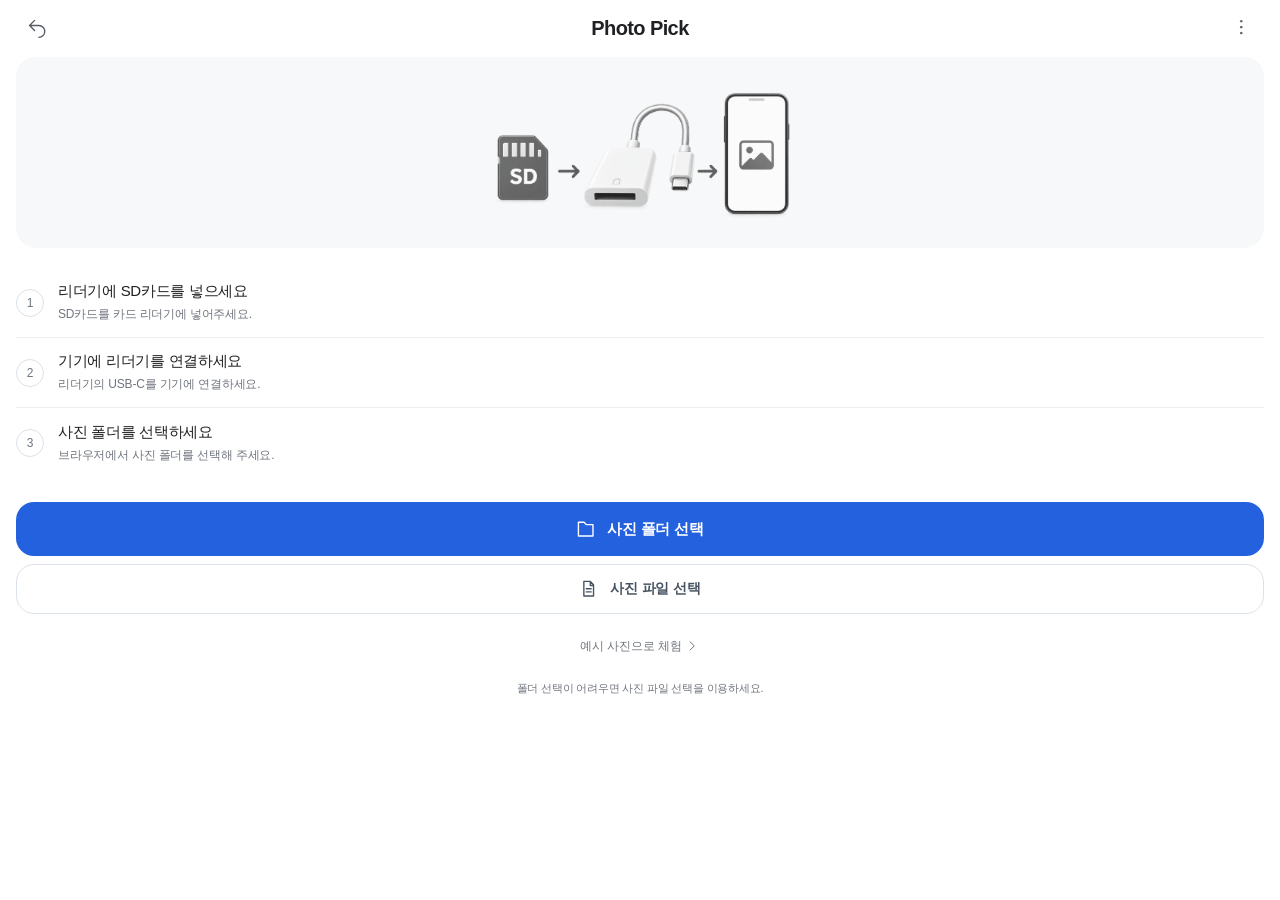
==== app/index.html @ 61ae5b46 "Publish mobile web app with original downloads and add supplied example photos" ====
<!doctype html>
<html lang="ko">
<head>
<meta charset="utf-8"><meta name="viewport" content="width=device-width,initial-scale=1,viewport-fit=cover"><base href="../">
<title>Photo Pick · 웹앱</title>
<style>
:root{--blue:#2461e8;--ink:#17253d;--muted:#8490a2;--line:#e8edf5;--wash:#f3f7ff}*{box-sizing:border-box}body{margin:0;background:#f4f6fa;color:var(--ink);font-family:Inter,"Pretendard","Noto Sans KR","Segoe UI",sans-serif}button{font:inherit;cursor:pointer;touch-action:manipulation}button:disabled{opacity:.42;cursor:default}.workspace{max-width:1100px;margin:48px auto;display:grid;grid-template-columns:1fr 410px;gap:72px;padding:0 32px}.eyebrow{font-size:11px;color:var(--blue);letter-spacing:2px;font-weight:700}.intro{padding-top:44px}h1{font-size:42px;letter-spacing:-2px;font-weight:600;line-height:1.35;margin:18px 0}p{line-height:1.8;color:#69768b;font-size:14px}.tabs{display:flex;gap:7px;margin:28px 0 24px}.tabs button{border:1px solid var(--line);background:white;border-radius:24px;padding:11px 18px;color:#69768b;font-size:13px}.tabs button.active{background:var(--ink);border-color:var(--ink);color:white}.concept{max-width:450px;min-height:130px}.concept h2{font-size:20px;font-weight:600;margin:0 0 8px}.flow{display:flex;gap:12px;align-items:center;margin-top:30px;font-size:12px;color:#8390a4}.flow b{color:var(--ink);font-weight:500}.steps{margin-top:36px;border-top:1px solid var(--line);padding-top:20px}.steps p{font-size:12px;margin:7px 0}.phone{width:390px;min-height:790px;background:white;border:1px solid #dfe5ef;border-radius:38px;box-shadow:0 22px 70px #293e6712;overflow:hidden;position:relative;padding:0 20px 18px}.status{height:39px;display:flex;justify-content:space-between;align-items:center;padding:0 8px;font-size:11px;font-weight:600}.status span:last-child{font-size:10px;letter-spacing:2px}.header{display:flex;justify-content:space-between;align-items:center;padding:14px 1px 18px}.wordmark{font-size:22px;letter-spacing:-1px;font-weight:600}.badge{font-size:10px;border-radius:20px;background:var(--wash);color:var(--blue);padding:7px 10px}.session{display:flex;justify-content:space-between;align-items:center;margin:0 0 13px;font-size:12px}.session span{color:var(--muted);font-size:11px}.progress{height:3px;background:#edf1f7;border-radius:3px;margin-bottom:18px;overflow:hidden}.progress i{display:block;background:var(--blue);height:100%;transition:width .3s}.card{height:455px;border-radius:22px;overflow:hidden;position:relative;background:#202830;user-select:none;touch-action:none}.card img{width:100%;height:100%;object-fit:contain;pointer-events:none}.card:after{content:"";position:absolute;inset:55% 0 0;background:linear-gradient(transparent,#0b142852);pointer-events:none}.photo-meta{position:absolute;top:16px;left:16px;color:white;font-size:10px;padding:6px 9px;border-radius:15px;background:#15273a3b;backdrop-filter:blur(8px)}.overlay{position:absolute;bottom:21px;left:0;right:0;z-index:2;display:flex;justify-content:center;gap:16px}.action{width:58px;height:58px;border:1px solid #ffffffa3;border-radius:50%;background:#ffffffee;color:#40536a;box-shadow:0 4px 18px #05111d16;display:flex;justify-content:center;align-items:center;font-size:25px}.action.primary{background:var(--blue);border-color:var(--blue);color:white;width:66px;height:66px;margin-top:-4px}.action svg{width:23px;height:23px;fill:none;stroke:currentColor;stroke-width:1.8;stroke-linecap:round;stroke-linejoin:round}.legend{display:flex;justify-content:center;gap:28px;font-size:10px;color:var(--muted);margin-top:13px}.toolbar{display:flex;justify-content:space-between;align-items:center;margin:23px 0 14px}.subtle{background:none;border:0;font-size:11px;color:#75849a;padding:7px 0}.counter{font-size:12px;color:var(--blue)}.cta{display:block;width:100%;background:var(--blue);color:white;border:0;border-radius:14px;padding:15px;font-weight:500;font-size:13px}.cta.secondary{background:var(--wash);color:var(--blue);margin-top:10px}.demo-note{font-size:9px;color:#99a3b2;text-align:center;margin:16px 0 0}.filmstrip{display:flex;gap:7px;padding:13px 0 0;overflow-x:auto}.thumb{height:53px;width:44px;flex-shrink:0;object-fit:cover;border-radius:6px;border:2px solid transparent;opacity:.55;cursor:pointer}.thumb.active{border-color:var(--blue);opacity:1}.grid{display:grid;grid-template-columns:repeat(3,1fr);gap:7px;max-height:490px;overflow:auto}.tile{position:relative;height:146px;border:0;border-radius:11px;overflow:hidden;padding:0;background:#bacde1}.tile img{width:100%;height:100%;object-fit:cover}.check{position:absolute;right:8px;top:8px;width:21px;height:21px;border:1.5px solid white;border-radius:50%;background:#23324933;color:white;font-size:12px;display:grid;place-items:center}.tile.selected .check{background:var(--blue);border-color:var(--blue)}.tile.selected{outline:2px solid var(--blue);outline-offset:-2px}.grid-help{font-size:11px;text-align:center;color:var(--muted);margin:12px 0}.screen-title{font-size:26px;font-weight:600;letter-spacing:-1px;margin:25px 0 8px}.screen-copy{font-size:12px;color:var(--muted);margin-bottom:24px}.summary-grid{display:grid;grid-template-columns:repeat(2,1fr);gap:8px;height:346px;overflow:auto;margin-bottom:22px}.summary-grid img{height:164px;width:100%;object-fit:cover;border-radius:12px}.empty{padding:70px 20px;text-align:center;color:#8390a4;background:var(--wash);border-radius:18px;margin-bottom:20px;font-size:13px}.transfer{height:460px;display:flex;flex-direction:column;justify-content:center;align-items:center}.ring{height:105px;width:105px;border-radius:50%;background:var(--wash);display:grid;place-items:center;color:var(--blue);font-size:28px;letter-spacing:-1px}.transfer h3{font-size:20px;font-weight:500}.transfer p{font-size:12px;text-align:center;margin:0}.share-preview{height:340px;position:relative;border-radius:20px;overflow:hidden;margin:25px 0}.share-preview img{width:100%;height:100%;object-fit:cover}.share-preview span{position:absolute;left:15px;bottom:15px;color:white;background:#15273a55;border-radius:15px;padding:7px 10px;font-size:10px}.toast{position:absolute;bottom:99px;left:24px;right:24px;background:#17253ded;border-radius:12px;color:white;padding:13px;text-align:center;font-size:11px;z-index:5}.modal{position:absolute;inset:0;background:#15233ade;z-index:4;padding:68px 20px 0;backdrop-filter:blur(6px)}.modal .card{height:530px}.close{position:absolute;right:25px;top:35px;border:0;background:white;border-radius:50%;width:30px;height:30px;color:var(--ink)}.done-card{display:grid;place-items:center;height:455px;background:var(--wash);border-radius:22px;text-align:center;padding:30px}.done-card h3{font-size:23px;font-weight:500}.done-card p{font-size:12px}.key{display:inline-block;border:1px solid #dce3ee;border-radius:5px;padding:1px 5px;font-size:10px;color:#8490a2}@media(max-width:790px){.workspace{display:flex;flex-direction:column;gap:20px;margin:20px auto;align-items:center;padding:0 15px}.intro{max-width:390px;padding:0}h1{font-size:27px;margin:12px 0}.concept{min-height:auto}.concept h2{font-size:17px}.concept p{font-size:12px}.tabs{margin:16px 0}.flow,.steps{display:none}.phone{width:min(390px,100%);border-radius:30px}.eyebrow{font-size:9px}}@media(prefers-reduced-motion:reduce){*{transition:none!important}}
.action-item{display:flex;flex-direction:column;align-items:center;gap:7px;justify-content:flex-end}.action-item span{color:white;font-size:10px;text-shadow:0 1px 5px #0008}.overlay{gap:20px}.action.good{background:#e9f1ff;color:#2461e8;border-color:#dae6ff}.action.best{background:#2461e8;color:white;border-color:#2461e8}.action.active{outline:2px solid white;outline-offset:4px}.action.primary{width:58px;height:58px;margin:0}.overlay{gap:18px}.grade-badge{position:absolute;top:8px;right:8px;border-radius:20px;padding:4px 7px;background:#fff;color:#516076;font-size:11px}.grade-badge.keep{background:#e5efff;color:#2461e8}.grade-badge.best{background:#2461e8;color:white}.film-item{position:relative;flex-shrink:0}.film-item .grade-badge{top:2px;right:2px;padding:1px 3px;font-size:9px}.summary-counts{display:flex;gap:5px;flex-wrap:wrap;margin-bottom:14px}.summary-counts span{padding:7px;border-radius:9px;background:#f3f6fa;font-size:10px}.filters{display:flex;gap:7px;margin:15px 0}.filters button{flex:1;border:1px solid #e0e7f2;background:white;color:#75849a;border-radius:10px;padding:10px 6px;font-size:11px}.filters button.active{border-color:#2461e8;background:#f3f7ff;color:#2461e8}.summary-grid{height:290px}.summary-grid .tile{height:140px}.clear-rating{display:block;margin:15px auto;color:white;background:none;border:0;font-size:12px}.grid-help{margin:10px 0}.rating-footer{font-size:10px;color:#8a95a6;margin-top:8px;text-align:center}.final-shell{display:flex;justify-content:center;padding:20px 12px 35px}.phone{width:420px;min-height:820px;padding:0 22px 18px}.subtle{font-size:12px;min-height:38px}.cta{font-size:15px;min-height:50px}.screen-copy{font-size:13px;line-height:1.65}.action-item span{font-size:12px}.photo-meta{font-size:12px}.session{font-size:14px}.session span{font-size:12px}.counter{font-size:13px}.grid-help{font-size:12px}.demo-note{font-size:10px;line-height:1.5}.summary-counts span{font-size:12px}.filters button{font-size:12px;min-height:46px}.mode-switch{display:flex;gap:5px;padding:4px;background:#f2f5fa;border-radius:12px;margin-bottom:15px}.mode-switch button{flex:1;padding:10px;background:none;color:#8590a2;border:0;border-radius:9px;font-size:13px}.mode-switch button.active{background:white;color:#2461e8;box-shadow:0 1px 5px #192f5420}.session-actions{display:flex;justify-content:space-between;margin:7px 0}.hero{height:265px;border-radius:22px;overflow:hidden;margin:24px 0;background:#e6eef8}.hero img{width:100%;height:100%;object-fit:cover}.start-title{font-size:28px;line-height:1.4;letter-spacing:-1px;margin:32px 0 12px}.folder-panel{border:1px solid #e2e9f4;border-radius:18px;padding:20px;margin:30px 0;background:#f8faff}.folder-panel b{display:block;font-size:17px;margin-bottom:8px}.folder-panel p{font-size:13px;margin:0}.small-note{font-size:12px;line-height:1.6;color:#8894a6}.album-filters{display:flex;gap:6px;flex-wrap:wrap;margin-bottom:14px}.album-filters button{padding:7px 10px;min-height:36px;font-size:11px;border:1px solid #e3e9f1;background:white;border-radius:18px;color:#7a879b}.album-filters button.active{background:#edf3ff;color:#2461e8;border-color:#acc5ff}@media(max-width:480px){.final-shell{padding:0}.phone{border:0;border-radius:0;box-shadow:none;width:100%;min-height:100vh;padding:0 18px 18px}.card{height:min(470px,58vh);min-height:350px}.modal{position:fixed;max-width:420px;margin:auto}.status{height:30px}}.hint{font-size:12px;color:#8794a8;text-align:center;line-height:1.7;margin:12px 0}.blue{color:#2461e8}.grade-badge.unrated{font-size:10px;background:#ffffffdc;color:#6d798b}.scan-grid{margin-bottom:25px;max-height:310px}.detail-top{display:flex;align-items:center;justify-content:space-between;color:white;margin-bottom:13px}.detail-top button{width:44px;height:44px;border:0;border-radius:50%;background:#ffffff24;color:white;font-size:22px}.detail-top span{font-size:14px}.modal{padding:38px 20px 0}.modal .card{height:530px}.sheet-backdrop{position:absolute;inset:0;background:#162b476b;display:flex;align-items:flex-end;z-index:10}.sheet{background:white;border-radius:25px 25px 0 0;padding:25px 22px 30px;width:100%;box-shadow:0 -10px 60px #13284a12}.sheet h3{font-size:22px;margin:0 0 15px}.sheet p{font-size:14px;line-height:1.65}.sheet .grid{max-height:370px;overflow:auto;margin:18px 0}.summary-counts span{font-size:13px}.album-filters button{font-size:12px}.subtle{font-size:14px}.hint{font-size:12px}.summary-grid{height:265px;grid-auto-rows:140px;align-content:start}.card{height:450px}.saved-sheet .tile{height:120px}@media(max-width:480px){.modal .card{height:min(530px,67vh)}.sheet-backdrop{position:fixed;max-width:420px;margin:auto}.card{height:min(455px,54vh)}}@media(prefers-reduced-motion:reduce){*{scroll-behavior:auto}}.album-filters button{font-size:14px}.summary-counts span{font-size:14px}.filters button{font-size:14px}.session span,.counter,.photo-meta{font-size:14px}.hint{font-size:14px}.mode-switch button{font-size:14px}.grid-help{font-size:14px}.small-note{font-size:14px}.scan-grid .tile{height:135px}.connect-guide{display:flex;gap:9px;align-items:center;font-size:13px;background:#f3f7ff;padding:22px 12px;border-radius:16px;margin:26px 0;color:#546c8b}.connect-guide b{color:#2461e8}.input-message{background:#f3f7ff;padding:14px;border-radius:12px;color:#2461e8;font-size:14px}.reading-layer{position:absolute;inset:0;background:#fffffff2;display:flex;flex-direction:column;align-items:center;justify-content:center;z-index:15}.reading-layer p{font-size:14px}.filename{font-size:11px;display:inline-block;max-width:260px;overflow:hidden;text-overflow:ellipsis;white-space:nowrap;opacity:.9}.image-error{position:absolute;top:45%;left:8px;right:8px;text-align:center;color:#49617c;font-size:12px;pointer-events:none}.session b{max-width:230px;overflow:hidden;text-overflow:ellipsis;white-space:nowrap}.small-note{line-height:1.8}
/* Reference-aligned visual layer. State and file reading remain unchanged. */
:root{--blue:#0064ff;--ink:#080f43;--muted:#707ba9;--wash:#edf4fd;--line:#e2ebf7}body{background:radial-gradient(ellipse at top,#fff 0,#f1f8fe 72%);font-family:"Pretendard","Noto Sans KR","Malgun Gothic","Segoe UI",sans-serif;color:var(--ink)}.final-shell{padding:28px 16px;min-height:100vh;align-items:flex-start}.phone{width:394px;min-height:702px;padding:0 17px 12px;border:0;border-radius:22px;box-shadow:0 4px 30px #8bbbde29;background:#fff;overflow:hidden}.header{height:79px;padding:17px 0 14px;display:grid;grid-template-columns:34px 1fr 34px;text-align:center;align-items:start}.header h1{font-size:21px;line-height:1.45;letter-spacing:-.8px;font-weight:750;margin:2px 0 0}.header p{font-size:14px;line-height:1.5;margin:2px 0 0;color:var(--muted)}.icon-button{background:transparent;border:0;color:var(--ink);width:34px;height:36px;display:grid;place-items:center;padding:4px}.icon-button svg{width:25px;height:25px;fill:none;stroke:currentColor;stroke-width:2;stroke-linecap:round;stroke-linejoin:round}.header #screen-menu svg{width:22px;fill:currentColor;stroke-width:1}.cta{display:flex;align-items:center;justify-content:center;gap:16px;border-radius:21px;min-height:56px;font-size:16px;font-weight:650;padding:12px 10px;background:var(--blue);color:#fff;border:0;letter-spacing:-.3px}.cta svg,.demo-link svg{width:26px;height:26px;fill:none;stroke:currentColor;stroke-width:2;stroke-linecap:round;stroke-linejoin:round}.cta.secondary{background:linear-gradient(120deg,#edf5fe,#eaf2fc);color:var(--blue)}.connection-art{height:231px;margin:0 -3px 8px;display:flex;align-items:center;justify-content:center}.connection-art img{width:100%;height:100%;object-fit:contain}.connection-steps{list-style:none;display:flex;flex-direction:column;gap:8px;padding:0;margin:0 0 20px}.connection-steps li{display:flex;gap:23px;align-items:center;background:linear-gradient(110deg,#eff6fe,#f3f7fd);border-radius:16px;padding:10px 16px;min-height:63px}.connection-steps li>span{width:36px;height:36px;flex-shrink:0;display:grid;place-items:center;border-radius:50%;background:var(--blue);box-shadow:inset 0 2px 6px #76b3ff99;color:#fff;font-size:20px}.connection-steps b{font-size:15px;letter-spacing:-.6px;white-space:nowrap}.connection-steps p{font-size:12px;line-height:1.5;color:var(--muted);margin:3px 0 0;letter-spacing:-.4px}.file-cta{min-height:50px!important;border:1px solid #dce8f7!important;color:#536494!important;font-size:15px!important;margin-top:8px!important}.demo-link{display:flex;align-items:center;justify-content:center;gap:3px;color:var(--muted);background:none;border:0;margin:10px auto 0;font-size:13px;padding:0;min-height:20px}.demo-link svg{width:15px;height:15px;stroke-width:1.7}.resume-panel{background:#f1f6ff;border-radius:12px;padding:10px 12px;margin:-9px 0 12px;font-size:12px;color:var(--muted)}.resume-panel small{display:block;margin-top:5px}.resume-panel button{display:flex;align-items:center;gap:5px;min-height:28px;padding:3px 0}.resume-panel svg{width:15px;height:15px;fill:none;stroke:currentColor;stroke-width:2}.folder-panel{display:flex;align-items:center;gap:22px;padding:14px 18px;background:linear-gradient(130deg,#edf7ff,#f2f7fc);border:0;border-radius:16px;margin:0 0 15px;min-height:73px}.folder-panel>svg{width:41px;height:41px;fill:#559eff;stroke:#448eff;stroke-width:1;flex-shrink:0}.folder-panel b{font-size:16px;line-height:1.5;margin:0 0 1px;overflow-wrap:anywhere}.folder-panel p{font-size:13px;color:var(--muted);line-height:1.5}.scan-grid{grid-template-columns:repeat(2,1fr);gap:7px;max-height:none;margin:0}.scan-grid .tile{height:160px;border-radius:9px}.scan-check{position:absolute;right:9px;top:9px;border-radius:50%;background:#fff;width:36px;height:36px;color:var(--blue);border:2px solid white;display:grid;place-items:center;box-shadow:0 2px 10px #0001}.scan-check svg{height:24px;width:24px;stroke:currentColor;stroke-width:2.8;fill:none}.scan-grid .tile:last-child .scan-check{background:var(--blue);color:#fff}.scan-progress{display:flex;align-items:center;gap:12px;margin:20px 3px 22px}.scan-progress .progress{height:12px;margin:0;flex:1;border-radius:10px;background:#edf3fd}.scan-progress .progress i{border-radius:10px}.scan-progress>span{font-size:15px;color:var(--muted)}.scan-caption{text-align:center;margin:0 0 19px}.scan-caption h2{font-size:19px;letter-spacing:-.5px;margin:0 0 3px;font-weight:750}.scan-caption strong{color:var(--blue);font-size:23px}.scan-caption p{font-size:13px;color:var(--muted);margin:0;line-height:1.7}.mode-switch{height:40px;padding:0;gap:0;border-radius:25px;background:#eaf2fd;margin:3px 0 13px;overflow:hidden}.mode-switch button{padding:7px;border-radius:25px;font-size:14px;font-weight:650;color:var(--ink)}.mode-switch button.active{background:var(--blue);color:white;box-shadow:none}.card{height:484px;min-height:0;border-radius:17px;background:#edf3f9}.demo-card img{object-fit:cover}.real-card img{object-fit:contain}.card:after{inset:62% 0 0;background:linear-gradient(transparent,#000b)}.photo-meta{background:#101b3780;top:10px;left:10px;max-width:90%;font-size:11px}.overlay{bottom:18px;gap:27px}.action{width:76px;height:76px;border:2px solid #ffffff26;background:#6b707ddd;color:white;box-shadow:0 3px 16px #0002}.action.good{background:#fff;color:var(--blue);border-color:#fff}.action.best{background:var(--blue);color:#fff;border-color:var(--blue)}.action svg{width:36px;height:36px;stroke-width:1.8}.action.best svg{fill:currentColor}.action-item{gap:6px}.action-item span{font-size:15px;font-weight:650;text-shadow:0 2px 4px #000;letter-spacing:-.6px}.results-cta{margin-top:14px!important;min-height:51px;font-size:16px}.results-cta svg{stroke-width:4;width:25px}.gesture-hint{font-size:11px;color:#7784aa;text-align:center;line-height:1.4;margin:8px 0 0}.summary-counts{display:block;border-radius:16px;background:linear-gradient(120deg,#eff5fd,#f5f8fc);padding:3px 13px;margin:5px 0 9px}.rating-row{display:flex;align-items:center;gap:15px;height:44px;border-bottom:1px solid #e3ebf6;font-size:15px}.rating-row:last-child{border:0}.rating-row b{font-weight:650;flex:1;letter-spacing:-.4px}.rating-row strong{font-size:19px;color:var(--blue);font-weight:650}.rating-row:nth-child(n+3) strong{color:var(--muted)}.summary-counts .rating-symbol{height:32px;width:32px;border-radius:50%;padding:5px;background:#fff;color:var(--blue);display:grid;place-items:center;flex-shrink:0}.rating-symbol svg{width:23px;height:23px;fill:none;stroke:currentColor;stroke-width:1.8;stroke-linecap:round;stroke-linejoin:round}.summary-counts .rating-symbol.best{background:var(--blue);color:#fff}.rating-symbol.best svg{fill:currentColor}.summary-counts .rating-symbol.skip{background:#737988;color:white}.summary-counts .rating-symbol.unrated{background:#a5abba;color:white}.rating-symbol i{width:19px;height:19px;border:2px solid white;border-radius:50%}.continue-cta{min-height:47px;border-radius:17px;font-size:15px;gap:12px;margin:0 0 14px!important}.continue-cta svg:first-child{width:22px;stroke-width:3.5}.continue-cta svg:last-child{width:16px}.filters{gap:0;background:#edf4fd;border-radius:18px;overflow:hidden;margin:0 0 12px}.filters button{font-size:12px;min-height:40px;border:0;background:none;color:var(--ink);border-radius:18px;white-space:nowrap;font-weight:650;padding:7px 3px}.filters button.active{background:var(--blue);color:#fff}.summary-grid{grid-template-columns:repeat(4,minmax(0,1fr));gap:5px;height:184px;grid-auto-rows:89px;max-height:184px;margin:0 0 18px;overflow:auto}.summary-grid .tile{height:89px;border-radius:8px}.summary-grid img{height:100%;border-radius:0}.grade-badge{top:5px;right:5px;width:27px;height:27px;display:grid;place-items:center;border:1.5px solid #fff;padding:0;font-size:19px;box-shadow:0 2px 7px #183a5520}.grade-badge svg{width:20px;height:20px;fill:none;stroke:currentColor;stroke-width:1.8;stroke-linecap:round;stroke-linejoin:round}.grade-badge.best svg{fill:currentColor}.grade-badge.unrated{font-size:8px;width:35px}.grade-badge.keep{background:#fff;color:var(--blue);font-size:16px}.hint{font-size:13px;margin:15px 0 0;color:var(--muted);line-height:1.6}.summary-empty{height:184px;display:grid;place-content:center;margin:0 0 18px;padding:25px 15px;font-size:13px}.album-filters{gap:5px;margin:0 0 12px}.album-filters button{font-size:11px;min-height:32px;padding:5px 8px}.album-filters button.active{background:var(--blue);color:#fff;border-color:var(--blue)}.album-grid{height:440px;max-height:440px;align-content:start;grid-template-columns:repeat(3,1fr);gap:6px}.album-grid .tile{height:142px;border-radius:9px}.sheet{color:var(--ink)}.sheet .cta{margin-top:8px}.modal .card{height:min(530px,69vh)}.done-card{height:484px}.reading-layer .ring{background:var(--wash)}button:focus-visible{outline:3px solid #7cb7ff;outline-offset:3px}.input-message{font-size:12px;margin:12px 0 0}.photo-meta .filename{font-size:11px;max-width:260px}
@media(max-width:480px){.final-shell{padding:0;background:white}.phone{width:100%;max-width:420px;min-height:100dvh;border-radius:0;padding:0 17px 14px;box-shadow:none}.header{height:79px}.card{height:clamp(370px,62vh,570px)}.connection-art{height:clamp(180px,29vh,265px)}.scan-grid .tile{height:clamp(140px,21vh,180px)}.summary-grid{height:184px}.overlay{gap:clamp(17px,6vw,30px)}.action{width:clamp(66px,19vw,80px);height:clamp(66px,19vw,80px)}.connection-steps li{gap:18px}.connection-steps b{font-size:14px}.connection-steps p{font-size:11px}.modal,.sheet-backdrop{max-width:420px}.scan-caption{margin-bottom:18px}}

/* Persona review: visual clarity and touch targets; rating logic unchanged. */
:root{--muted:#59678f}
.header{grid-template-columns:44px minmax(0,1fr) 44px}
.icon-button{width:44px;height:44px}
.header[data-screen="pick"]{grid-template-columns:78px minmax(0,1fr) 78px}
.header[data-screen="pick"] #screen-back{display:flex;align-items:center;justify-content:flex-start;gap:2px;width:78px;font-size:12px;white-space:nowrap}
.header[data-screen="pick"] #screen-back svg{width:21px;height:21px;flex-shrink:0}
.header #screen-menu{justify-self:end}
.demo-link{min-height:44px}
.mode-switch{height:44px}
.mode-switch button,.filters button,.album-filters button{min-height:44px}
.filters button,.album-filters button{font-size:13px}
.connection-steps p{font-size:12px;color:var(--muted)}
.gesture-hint{font-size:12px;color:var(--muted)}
.original-note{font-size:12px;color:var(--muted);text-align:center;margin:3px 0 0;line-height:1.5}
.cta.secondary{color:#0057df}
.file-cta{color:#4e5e87!important}
@media(max-width:480px){.connection-steps p{font-size:12px}.connection-steps b{white-space:normal}}
@media(max-width:480px) and (max-height:700px){.card{height:clamp(290px,calc(100dvh - 254px),440px);min-height:0}.modal .card{height:clamp(280px,calc(100dvh - 180px),440px);min-height:0}}
</style>
<link rel="stylesheet" href="assets/premium.css?v=web-0.2.7">
<link rel="stylesheet" href="assets/native-app.css?v=web-0.2.7">
<link rel="stylesheet" href="assets/ui-polish.css?v=web-0.2.7">
<link rel="stylesheet" href="assets/quiet-glass.css?v=web-0.2.7">
<link rel="stylesheet" href="assets/web-app.css?v=web-0.2.7"></head>
<body>
<main class="final-shell"><section class="phone" aria-label="Photo Pick 최종 프로토타입"><div class="brand-strip"><span>PHOTO<span class="brand-accent">PICK</span></span><span class="brand-caption">YOUR CAMERA LIBRARY</span></div><header class="header" id="screen-header"></header><div id="app"></div><div id="layer"></div><input id="directory-input" type="file" webkitdirectory multiple accept=".jpg,.jpeg,image/jpeg" hidden><input id="files-input" type="file" multiple accept=".jpg,.jpeg,image/jpeg" hidden></section></main>
<script src="assets/asset-manifest.js?v=web-0.2.7"></script>
<script>
const demoPhotos = [
 ['example-01','카페의 오후'],['example-02','골목 산책'],['example-03','한강의 노을'],
 ['photo-1519608487953-e999c86e7455','도시의 저녁'],['photo-1519501025264-65ba15a82390','맨해튼의 빛'],['photo-1477959858617-67f85cf4f1df','골목의 오후'],['photo-1514565131-fce0801e5785','도시 산책'],['photo-1449824913935-59a10b8d2000','거리의 순간'],['photo-1480714378408-67cf0d13bc1b','늦은 오후'],['photo-1519608487953-e999c86e7455','늦은 밤 산책'],['photo-1514924013411-cbf25faa35bb','여행의 기록'],['photo-1511818966892-d7d671e672a2','도시의 선']
].map(([id,label],i)=>({id:i,label,url:window.PHOTO_PICK_ASSETS?.photos?.[i] || `https://images.unsplash.com/${id}?auto=format&fit=crop&w=900&q=85`}));
let sourcePhotos=demoPhotos;
const KEY='photopick.web.v1',SESSION='demo-camera-v2';
const labels={skip:'별로',keep:'좋음',best:'아주 좋음'},symbols={skip:'×',keep:'✓',best:'★'};
const icons={skip:'<path d="m7 7 10 10M17 7 7 17"/>',keep:'<path d="M7 10v10H3V10zm0 0 5-7c2 0 2 2 1 5h5c2 0 2 2 1 4l-2 8H7"/>',best:'<path d="m12 3 2.8 5.7 6.2.9-4.5 4.4 1.1 6.2-5.6-3-5.6 3 1.1-6.2L3 9.6l6.2-.9z"/>'};
const fresh=()=>({version:2,session:SESSION,dataset:'demo',descriptors:demoPhotos.map(p=>({path:p.label,name:p.label,size:0,mtime:0})),folderName:'서울, 주말 산책',screen:'home',mode:'card',index:0,ratings:{},history:[],scope:'best',albumFilter:'all',hintSeen:false,imported:[],progress:0});
let state=fresh(),saved=null,storageOK=true,modalId=null,transferTimer=null,scanTimer=null,homeMessage='';
const app=document.querySelector('#app'),layer=document.querySelector('#layer');
const esc=v=>String(v).replace(/[&<>"']/g,c=>({'&':'&amp;','<':'&lt;','>':'&gt;','"':'&quot;',"'":'&#39;'}[c]));
function total(){return state.descriptors.length;}
function validRatings(r,n){return r&&typeof r==='object'&&!Array.isArray(r)&&Object.entries(r).every(([id,v])=>/^(0|[1-9]\d*)$/.test(id)&&Number(id)<n&&['skip','keep','best'].includes(v));}
function validSnapshot(s,n){return s&&Number.isInteger(s.index)&&s.index>=0&&s.index<=n&&validRatings(s.ratings,n);}
function validDescriptors(d){return Array.isArray(d)&&d.length>0&&d.every(x=>x&&typeof x.path==='string'&&typeof x.name==='string'&&Number.isSafeInteger(x.size)&&x.size>=0&&Number.isFinite(x.mtime));}
try{const raw=localStorage.getItem(KEY);if(raw){let data;try{data=JSON.parse(raw);}catch(e){data=null;}if(data&&data.version===1&&data.session===SESSION)data={...fresh(),...data,version:2};if(data&&data.version===2&&['demo','real'].includes(data.dataset)&&(data.dataset==='demo'?data.session===SESSION:data.session==='sd-jpeg-v1')&&validDescriptors(data.descriptors)&&typeof data.folderName==='string'&&(data.dataset!=='demo'||JSON.stringify(data.descriptors)===JSON.stringify(fresh().descriptors))&&validSnapshot(data,data.descriptors.length)&&['card','grid'].includes(data.mode)&&['best','combined'].includes(data.scope)&&['all','unrated','skip','keep','best'].includes(data.albumFilter)&&Array.isArray(data.history)&&data.history.every(x=>validSnapshot(x,data.descriptors.length))){saved={...fresh(),...data,screen:'home',imported:[],progress:0};state={...saved};if(state.dataset==='real')sourcePhotos=[];}}}catch(e){storageOK=false;}
function persist(){const data={version:2,session:state.session,dataset:state.dataset,descriptors:state.descriptors,folderName:state.folderName,index:state.index,ratings:{...state.ratings},history:state.history.slice(-40),mode:state.mode,scope:state.scope,albumFilter:state.albumFilter,hintSeen:state.hintSeen};saved={...fresh(),...data};try{localStorage.setItem(KEY,JSON.stringify(data));storageOK=true;}catch(e){storageOK=false;}}
function revokePhotos(){sourcePhotos.forEach(p=>{if(p.url.startsWith('blob:'))URL.revokeObjectURL(p.url);});}
function photoError(img){img.style.opacity='0';const box=img.parentElement;box.style.background='#d8e5f1';if(!box.querySelector('.image-error')){const note=document.createElement('span');note.className='image-error';note.textContent='이미지를 표시할 수 없어요';box.appendChild(note);}}
function icon(v){return `<svg viewBox="0 0 24 24" aria-hidden="true">${icons[v]}</svg>`;}
function img(p,extra=''){return `<img src="${p.url}" alt="${esc(p.label)}" ${extra} onerror="photoError(this)">`;}
function counts(){const c={skip:0,keep:0,best:0,unrated:0};state.descriptors.forEach((p,id)=>c[state.ratings[id]||'unrated']++);return c;}
function selected(){return sourcePhotos.filter(p=>state.ratings[p.id]==='best'||(state.scope==='combined'&&state.ratings[p.id]==='keep'));}
function firstUnrated(){const id=state.descriptors.findIndex((p,id)=>!state.ratings[id]);return id<0?total():id;}
function badge(p){const grade=state.ratings[p.id];return `<span class="grade-badge ${grade||'unrated'}">${grade?icon(grade):'미평가'}</span>`;}
function tile(p){return `<button class="tile" data-photo="${p.id}" aria-label="${esc(p.label)} · ${labels[state.ratings[p.id]]||'미평가'} · 평가하기">${img(p)}${badge(p)}</button>`;}
function actions(p){return `<div class="overlay">${['skip','keep','best'].map(v=>`<div class="action-item"><button class="action ${v==='keep'?'good':v==='best'?'best':''} ${state.ratings[p.id]===v?'active':''}" data-rate="${v}" aria-label="${labels[v]}" aria-pressed="${state.ratings[p.id]===v}">${icon(v)}</button><span>${labels[v]}</span></div>`).join('')}</div>`;}
function uiIcon(name){const paths={back:'<path d="m9 4-6 6 6 6M3 10h11a7 7 0 0 1 0 14"/>',menu:'<circle cx="12" cy="5" r="1"/><circle cx="12" cy="12" r="1"/><circle cx="12" cy="19" r="1"/>',folder:'<path d="M3 7V4h7l3 3h8v14H3z"/>',file:'<path d="M6 3h8l4 4v14H6zM14 3v5h4M9 12h6M9 16h6"/>',stats:'<path d="M5 13v8M12 5v16M19 9v12"/>',download:'<path d="M12 3v13m-6-6 6 6 6-6M3 16v5h18v-5"/>',play:'<path d="m8 4 13 8-13 8z"/>',right:'<path d="m9 5 7 7-7 7"/>',check:'<path d="m5 12 5 5 9-10"/>'};return `<svg viewBox="0 0 26 26" aria-hidden="true">${paths[name]||''}</svg>`;}
function card(p){return `<div class="card ${state.dataset==='demo'?'demo-card':'real-card'}" id="photo-card">${img(p)}${state.dataset==='real'?`<div class="photo-meta"><span class="filename">${esc(p.label)}</span></div>`:''}${actions(p)}</div>`;}
function header(){const c=counts(),titles={home:'SD카드 연결',scan:'사진 읽기',pick:'사진 평가',summary:'평가 결과',transfer:'사진 저장',ready:'저장 체험 완료'};document.querySelector('#screen-header').dataset.screen=state.screen;document.querySelector('#screen-header').innerHTML=`<button class="icon-button" id="screen-back" aria-label="${state.screen==='pick'?'이전 평가 되돌리기':'이전 화면'}">${uiIcon('back')}${state.screen==='pick'?'<span>되돌리기</span>':''}</button><div><h1>${titles[state.screen]}</h1>${state.screen==='pick'?`<p>${Math.min(state.index+1,total())} / ${total()}</p>`:state.screen==='summary'?`<p>${total()-c.unrated} / ${total()}장 평가 완료</p>`:''}</div><button class="icon-button" id="screen-menu" aria-label="메뉴">${uiIcon('menu')}</button>`;}
function render(){layer.innerHTML='';modalId=null;document.querySelector('.phone').dataset.screen=state.screen;header();const screens={home:home,scan:scan,pick:pick,summary:summary,transfer:transfer,ready:ready};screens[state.screen]();bind();}
function home(){const c=counts(),hasSession=!!saved,needsFiles=hasSession&&state.dataset==='real'&&!sourcePhotos.length;app.innerHTML=`<div class="connection-art"><img src="${window.PHOTO_PICK_ASSETS?.connection||'assets/connection-guide.png'}" alt="SD카드를 USB-C 카드 리더기에 넣고 휴대폰에 연결하는 순서"></div><ol class="connection-steps"><li><span>1</span><div><b>리더기에 SD카드를 넣으세요</b><p>SD카드를 카드 리더기에 넣어주세요.</p></div></li><li><span>2</span><div><b>기기에 리더기를 연결하세요</b><p>리더기의 USB-C를 기기에 연결하세요.</p></div></li><li><span>3</span><div><b>사진 폴더를 선택하세요</b><p>열고 싶은 SD카드의 사진 폴더를 선택하세요.</p></div></li></ol>${hasSession?`<div class="resume-panel"><span>${esc(state.folderName)} · ${total()-c.unrated} / ${total()}장 평가</span>${needsFiles?'<small>같은 폴더를 다시 선택하면 이어서 평가해요.</small>':`<button class="subtle blue" id="resume">이어서 평가 ${uiIcon('right')}</button>`}</div>`:''}<button class="cta" id="folder">${uiIcon('folder')}${needsFiles?'SD카드 폴더 다시 선택':'SD카드 폴더 선택'}</button><button class="cta secondary file-cta" id="files">${uiIcon('file')}사진 파일 선택</button><button class="demo-link" id="demo">예시 사진으로 체험 ${uiIcon('right')}</button>${homeMessage?`<p class="input-message" role="status">${esc(homeMessage)}</p>`:''}${storageOK?'':'<p class="small-note">이 브라우저에서는 이어하기 저장을 사용할 수 없어요.</p>'}`;}
function scan(){app.innerHTML=`<div class="folder-panel">${uiIcon('folder')}<div><b>${state.dataset==='demo'?'DCIM / 100_FUJI':esc(state.folderName)}</b><p>${state.dataset==='demo'?'SD카드 > DCIM > 100_FUJI':'SD카드 > '+esc(state.folderName)}</p></div></div><div class="grid scan-grid">${sourcePhotos.slice(0,4).map(p=>`<div class="tile">${img(p)}<span class="scan-check">${uiIcon('check')}</span></div>`).join('')}</div><div class="scan-progress"><div class="progress"><i style="width:${state.progress}%"></i></div><span>${state.progress===100?total():Math.floor(total()*state.progress/100)} / ${total()}</span></div><div class="scan-caption"><h2>JPEG <strong>${total()}장</strong>을 찾았어요</h2><p>사진은 아직 휴대폰에 저장되지 않았어요.</p></div><button class="cta" id="begin" ${state.progress<100?'disabled':''}>${uiIcon('stats')}평가 시작</button>`;}
function albumPhotos(){return sourcePhotos.filter(p=>state.albumFilter==='all'||(state.albumFilter==='unrated'?!state.ratings[p.id]:state.ratings[p.id]===state.albumFilter));}
function pick(){const c=counts(),shown=albumPhotos();app.innerHTML=`<nav class="mode-switch" aria-label="사진 보기"><button data-mode="card" class="${state.mode==='card'?'active':''}" aria-pressed="${state.mode==='card'}">한 장씩</button><button data-mode="grid" class="${state.mode==='grid'?'active':''}" aria-pressed="${state.mode==='grid'}">앨범</button></nav>${state.mode==='card'?(state.index<total()?card(sourcePhotos[state.index]):'<div class="done-card"><div><h3>모든 사진을 평가했어요</h3><button class="subtle" id="review">처음부터 다시 보기</button></div></div>'):`<div class="album-filters" aria-label="평가 필터">${[['all','전체',total()],['unrated','미평가',c.unrated],['best','아주 좋음',c.best],['keep','좋음',c.keep],['skip','별로',c.skip]].map(([v,label,n])=>`<button data-albumfilter="${v}" class="${state.albumFilter===v?'active':''}" aria-pressed="${state.albumFilter===v}">${label} ${n}</button>`).join('')}</div>${shown.length?`<div class="grid album-grid">${shown.map(tile).join('')}</div>`:'<div class="empty">이 등급의 사진이 없어요.</div>'}`}<button class="cta secondary results-cta" id="summary">${uiIcon('stats')}평가 결과 확인</button><p class="gesture-hint">${state.mode==='grid'?'사진을 눌러 평가 수정':'← 별로　·　→ 좋음　·　↑ 아주 좋음'}</p><p class="original-note">평가해도 원본 사진은 그대로예요.</p>`;}
function summary(){const c=counts(),photos=selected();app.innerHTML=`<div class="summary-counts">${[['best','아주 좋음'],['keep','좋음'],['skip','별로'],['unrated','미평가']].map(([v,label])=>`<div class="rating-row"><span class="rating-symbol ${v}">${v==='unrated'?'<i></i>':icon(v)}</span><b>${label}</b><strong>${c[v]}장</strong></div>`).join('')}</div>${c.unrated?`<button class="cta secondary continue-cta" id="unrated">${uiIcon('play')}미평가 ${c.unrated}장 이어서 평가 ${uiIcon('right')}</button>`:''}<div class="filters" aria-label="저장할 등급"><button data-scope="best" class="${state.scope==='best'?'active':''}" aria-pressed="${state.scope==='best'}">아주 좋음만 ${c.best}장</button><button data-scope="combined" class="${state.scope==='combined'?'active':''}" aria-pressed="${state.scope==='combined'}">좋음까지 포함 ${c.keep+c.best}장</button></div>${photos.length?`<div class="summary-grid">${photos.map(tile).join('')}</div>`:'<div class="empty summary-empty">아직 고른 사진이 없어요.<br>사진을 평가하거나 저장할 등급을 바꿔주세요.</div>'}<button class="cta" id="import" ${photos.length?'':'disabled'}>${uiIcon('download')}${photos.length}장 저장 진행 체험</button><p class="hint">사진 저장은 아직 체험 기능입니다.</p><button class="demo-link" id="all">전체 평가 보기 ${uiIcon('right')}</button>`;}
function transfer(){const total=state.imported.length,completed=Math.floor(state.progress/100*total);app.innerHTML=`<div class="transfer"><div class="ring" id="percent">${state.progress}%</div><h3>저장 체험 진행 중</h3><p id="transfer-count">${completed} / ${total}장</p><p>실제 파일 복사는 실행되지 않아요.</p></div><div class="progress"><i id="transfer-bar" style="width:${state.progress}%"></i></div><button class="cta secondary" id="cancel">취소하고 결과로 돌아가기</button>`;}
function ready(){app.innerHTML=`<h2 class="screen-title">저장 체험 완료</h2><p class="screen-copy">${state.imported.length}장의 저장 과정을 체험했어요.</p><div class="share-preview">${img(state.imported[0]||sourcePhotos[0])}<span>${state.imported.length}장</span></div><button class="cta" id="saved-photos">선택한 사진 보기</button><p class="hint">실제 파일은 아직 저장되지 않았어요.</p><button class="subtle" id="back">다시 평가</button>`;}
function startFolder(){confirmCandidate({dataset:'demo',photos:demoPhotos,descriptors:fresh().descriptors,folderName:'서울, 주말 산책'});}
function confirmFolder(){document.querySelector('#directory-input').value='';document.querySelector('#directory-input').click();}
async function readSelection(files){if(!files.length)return;const originalScreen=state.screen;layer.innerHTML='<div class="reading-layer" role="status"><div class="ring" id="read-progress">0%</div><p>선택한 파일을 확인하는 중</p></div>';const jpeg=[];for(let i=0;i<files.length;i++){const f=files[i];if(/\.jpe?g$/i.test(f.name))jpeg.push(f);if(i%100===0||i===files.length-1){document.querySelector('#read-progress').textContent=Math.round((i+1)/files.length*100)+'%';await new Promise(resolve=>setTimeout(resolve,0));}}layer.innerHTML='';if(!jpeg.length){homeMessage='JPEG 사진이 없어요. JPG 또는 JPEG가 있는 폴더를 선택해 주세요.';if(originalScreen==='home')render();return;}jpeg.sort((a,b)=>a.lastModified-b.lastModified||(a.webkitRelativePath||a.name).localeCompare(b.webkitRelativePath||b.name));const descriptors=jpeg.map(f=>({path:f.webkitRelativePath||f.name,name:f.name,size:f.size,mtime:f.lastModified}));const relative=jpeg[0].webkitRelativePath;const folderName=relative?relative.split('/')[0]:'선택한 사진';confirmCandidate({dataset:'real',files:jpeg,descriptors,folderName});}
function confirmCandidate(candidate){const same=saved&&saved.dataset===candidate.dataset&&JSON.stringify(saved.descriptors)===JSON.stringify(candidate.descriptors);if(!saved||same){activateCandidate(candidate,same);return;}layer.innerHTML=`<div class="sheet-backdrop"><section class="sheet" role="dialog" aria-modal="true" aria-labelledby="restart-title"><h3 id="restart-title">다른 사진으로 시작할까요?</h3><p>기존 평가를 지우고<br>${esc(candidate.folderName)}의 사진 ${candidate.descriptors.length}장을 불러와요.</p><p>원본 사진은 변경하지 않아요.</p><button class="cta" id="confirm-new">새로 시작</button><button class="cta secondary" id="close-sheet">취소</button></section></div>`;layer.querySelector('#confirm-new').onclick=()=>activateCandidate(candidate,false);layer.querySelector('#close-sheet').onclick=()=>layer.innerHTML='';}
function activateCandidate(candidate,same){clearInterval(scanTimer);clearInterval(transferTimer);revokePhotos();sourcePhotos=candidate.dataset==='real'?candidate.files.map((f,id)=>({id,label:f.name,mtime:f.lastModified,url:URL.createObjectURL(f)})):demoPhotos;state=same?{...fresh(),...saved,screen:'scan',imported:[],progress:100}:{...fresh(),dataset:candidate.dataset,descriptors:candidate.descriptors,folderName:candidate.folderName,session:candidate.dataset==='real'?'sd-jpeg-v1':SESSION,screen:'scan',progress:100};homeMessage='';persist();render();}
function resume(){if(state.dataset==='real'&&!sourcePhotos.length){confirmFolder();return;}state={...fresh(),...saved,screen:'pick',imported:[],progress:0};state.index=firstUnrated();if(state.index===total())state.screen='summary';render();}
function update(id,value,advance=false){state.history.push({index:state.index,ratings:{...state.ratings}});if(value)state.ratings[id]=value;else delete state.ratings[id];state.hintSeen=true;if(advance){const next=sourcePhotos.find(p=>p.id>id&&!state.ratings[p.id]);state.index=next?next.id:firstUnrated();if(state.index===total())state.screen='summary';}persist();render();}
function rate(value){if(modalId!==null){update(modalId,value);return;}if(state.screen==='pick'&&state.mode==='card'&&state.index<total())update(state.index,value,true);}
function undo(){const previous=state.history.pop();if(!previous)return;state.index=previous.index;state.ratings=previous.ratings;persist();render();}
function openPhoto(id){modalId=id;layer.innerHTML=`<div class="modal" role="dialog" aria-modal="true" aria-label="사진 평가"><div class="detail-top"><button id="previous" ${id===0?'disabled':''} aria-label="이전 사진">←</button><span>${id+1} / ${total()}</span><button id="next" ${id===total()-1?'disabled':''} aria-label="다음 사진">→</button><button id="close-detail" aria-label="닫기">×</button></div>${card(sourcePhotos[id])}<button class="clear-rating" id="clear-rating" ${state.ratings[id]?'':'disabled'}>평가 취소</button></div>`;layer.querySelector('#close-detail').onclick=()=>{layer.innerHTML='';modalId=null;};layer.querySelector('#previous').onclick=()=>openPhoto(id-1);layer.querySelector('#next').onclick=()=>openPhoto(id+1);layer.querySelector('#clear-rating').onclick=()=>update(id,null);layer.querySelectorAll('[data-rate]').forEach(b=>b.onclick=()=>rate(b.dataset.rate));bindSwipe(layer.querySelector('.card'));}
function bindSwipe(el){if(!el)return;let start=null;el.onpointerdown=e=>{if(e.target.closest('button'))return;start={x:e.clientX,y:e.clientY};el.setPointerCapture?.(e.pointerId);};el.onpointercancel=()=>start=null;el.onpointerup=e=>{if(!start)return;const dx=e.clientX-start.x,dy=e.clientY-start.y;start=null;if(Math.abs(dx)>Math.abs(dy)&&Math.abs(dx)>55)rate(dx>0?'keep':'skip');else if(dy < -55&&Math.abs(dy)>Math.abs(dx))rate('best');};}
function startImport(){state.imported=selected().map(p=>({...p}));if(!state.imported.length)return;state.progress=0;state.screen='transfer';render();clearInterval(transferTimer);transferTimer=setInterval(()=>{state.progress=Math.min(100,state.progress+10);if(state.progress===100){clearInterval(transferTimer);state.screen='ready';render();}else{document.querySelector('#percent').textContent=state.progress+'%';document.querySelector('#transfer-bar').style.width=state.progress+'%';document.querySelector('#transfer-count').textContent=`${Math.floor(state.progress/100*state.imported.length)} / ${state.imported.length}장`;}},180);}
function savedAlbum(){layer.innerHTML=`<div class="sheet-backdrop"><section class="sheet saved-sheet" role="dialog" aria-modal="true" aria-label="저장 사진 체험"><h3>가져온 사진 ${state.imported.length}장</h3><p>저장 결과를 보여주는 예시예요.<br>실제 휴대폰 앨범에는 저장되지 않았어요.</p><div class="grid">${state.imported.map(p=>`<div class="tile">${img(p)}</div>`).join('')}</div><button class="cta secondary" id="close-sheet">닫기</button></section></div>`;layer.querySelector('#close-sheet').onclick=()=>layer.innerHTML='';}
function menuSheet(){layer.innerHTML=`<div class="sheet-backdrop"><section class="sheet" role="dialog" aria-modal="true" aria-label="메뉴"><h3>Photo Pick</h3><p>평가는 자동으로 저장돼요.<br>별로로 평가해도 원본은 삭제되지 않아요.</p>${['pick','summary'].includes(state.screen)?`<button class="cta secondary" id="menu-undo" ${state.history.length?'':'disabled'}>마지막 평가 되돌리기</button><button class="cta secondary" id="menu-all">전체 평가 보기</button>`:''}<button class="cta secondary" id="menu-home">연결 화면으로</button><button class="cta secondary" id="close-sheet">닫기</button></section></div>`;layer.querySelector('#close-sheet').onclick=()=>layer.innerHTML='';layer.querySelector('#menu-home').onclick=()=>{clearInterval(transferTimer);state.screen='home';render();};const u=layer.querySelector('#menu-undo');if(u)u.onclick=undo;const a=layer.querySelector('#menu-all');if(a)a.onclick=()=>{state.screen='pick';state.mode='grid';state.albumFilter='all';persist();render();};}
function goBack(){if(state.screen==='pick'){if(state.history.length)undo();else{state.screen='scan';state.progress=100;render();}}else if(['summary','ready'].includes(state.screen)){state.screen='pick';render();}else if(state.screen==='transfer'){clearInterval(transferTimer);state.screen='summary';render();}else if(state.screen==='scan'){state.screen='home';render();}else if(saved&&sourcePhotos.length){resume();}else{homeMessage='리더기를 연결한 후 사진 폴더를 선택해 주세요.';render();}}
function bind(){const on=(id,fn)=>{const b=document.getElementById(id);if(b)b.onclick=fn;};on('screen-back',goBack);on('screen-menu',menuSheet);on('folder',confirmFolder);on('files',()=>{document.querySelector('#files-input').value='';document.querySelector('#files-input').click();});on('demo',startFolder);on('resume',resume);on('begin',()=>{state.screen='pick';state.index=firstUnrated();persist();render();});on('undo',undo);on('pause',()=>{persist();state.screen='home';render();});on('summary',()=>{state.screen='summary';render();});on('back',()=>{state.screen='pick';render();});on('unrated',()=>{state.mode='card';state.index=firstUnrated();state.screen='pick';persist();render();});on('review',()=>{state.index=0;render();});on('all',()=>{state.screen='pick';state.mode='grid';state.albumFilter='all';persist();render();});on('import',startImport);on('cancel',()=>{clearInterval(transferTimer);state.screen='summary';state.imported=[];render();});on('saved-photos',savedAlbum);document.querySelectorAll('#app [data-rate]').forEach(b=>b.onclick=()=>rate(b.dataset.rate));document.querySelectorAll('#app [data-photo]').forEach(b=>b.onclick=()=>openPhoto(Number(b.dataset.photo)));document.querySelectorAll('[data-mode]').forEach(b=>b.onclick=()=>{state.mode=b.dataset.mode;persist();render();});document.querySelectorAll('[data-albumfilter]').forEach(b=>b.onclick=()=>{state.albumFilter=b.dataset.albumfilter;persist();render();});document.querySelectorAll('[data-scope]').forEach(b=>b.onclick=()=>{state.scope=b.dataset.scope;persist();render();});bindSwipe(document.querySelector('#app .card'));}
document.querySelectorAll('input[type=file]').forEach(input=>input.addEventListener('change',()=>readSelection(Array.from(input.files))));
document.addEventListener('keydown',e=>{if(['INPUT','SELECT','TEXTAREA'].includes(e.target.tagName))return;if(e.key==='Escape'&&layer.innerHTML){modalId=null;layer.innerHTML='';return;}if(e.key.toLowerCase()==='z'&&['pick','summary'].includes(state.screen)){e.preventDefault();undo();return;}if(modalId===null&&(state.screen!=='pick'||state.mode!=='card'))return;const value={ArrowLeft:'skip',ArrowRight:'keep',ArrowUp:'best'}[e.key];if(value){e.preventDefault();rate(value);}});render();
</script>
<script src="assets/web-exif.js?v=web-0.2.7"></script>
<script src="assets/web-download.js?v=web-0.2.7"></script>
<script src="assets/web-device.js?v=web-0.2.7"></script>
<script src="assets/native-app.js?v=web-0.2.7"></script>
<script src="assets/review-ui.js?v=web-0.2.7"></script>
<script src="assets/ui-motion.js?v=web-0.2.7"></script>
<script src="assets/web-ui.js?v=web-0.2.7"></script></body>
</html>
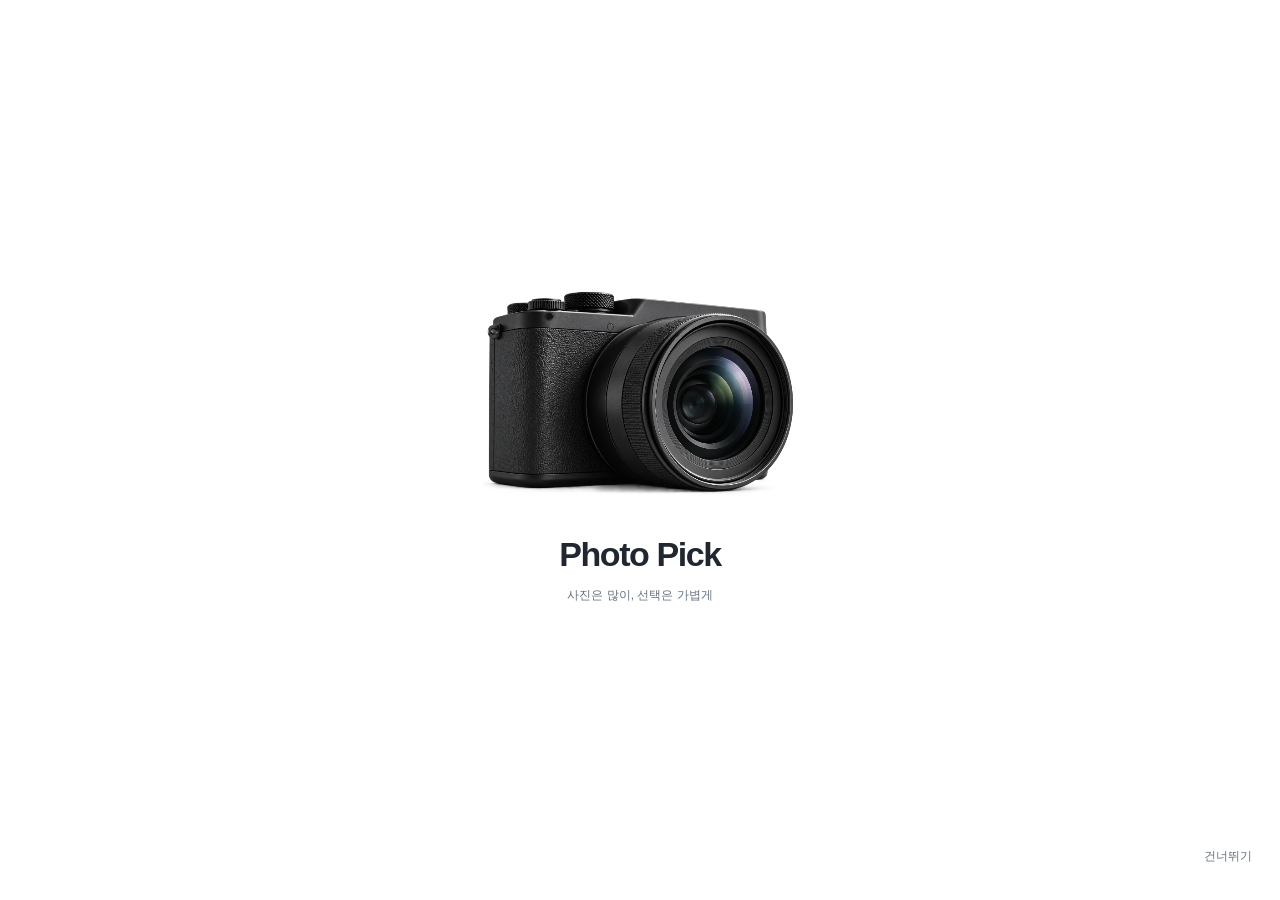
==== commit 366e1aea: "Apply design d21 to web with original photo downloads" ====
--- a/app/index.html
+++ b/app/index.html
@@ -30,14 +30,25 @@
 @media(max-width:480px){.connection-steps p{font-size:12px}.connection-steps b{white-space:normal}}
 @media(max-width:480px) and (max-height:700px){.card{height:clamp(290px,calc(100dvh - 254px),440px);min-height:0}.modal .card{height:clamp(280px,calc(100dvh - 180px),440px);min-height:0}}
 </style>
-<link rel="stylesheet" href="assets/premium.css?v=web-0.2.7">
-<link rel="stylesheet" href="assets/native-app.css?v=web-0.2.7">
-<link rel="stylesheet" href="assets/ui-polish.css?v=web-0.2.7">
-<link rel="stylesheet" href="assets/quiet-glass.css?v=web-0.2.7">
-<link rel="stylesheet" href="assets/web-app.css?v=web-0.2.7"></head>
+<link rel="stylesheet" href="assets/premium.css?v=web-0.2.27-d21">
+<link rel="stylesheet" href="assets/native-app.css?v=web-0.2.27-d21">
+<link rel="stylesheet" href="assets/ui-polish.css?v=web-0.2.27-d21">
+<link rel="stylesheet" href="assets/quiet-glass.css?v=web-0.2.27-d21">
+<link rel="stylesheet" href="assets/web-app.css?v=web-0.2.27-d21"><link rel="stylesheet" href="assets/design-preview.css?v=web-0.2.27-d21"><link rel="stylesheet" href="assets/brand-opening.css?v=web-0.2.27-d21"></head>
 <body>
-<main class="final-shell"><section class="phone" aria-label="Photo Pick 최종 프로토타입"><div class="brand-strip"><span>PHOTO<span class="brand-accent">PICK</span></span><span class="brand-caption">YOUR CAMERA LIBRARY</span></div><header class="header" id="screen-header"></header><div id="app"></div><div id="layer"></div><input id="directory-input" type="file" webkitdirectory multiple accept=".jpg,.jpeg,image/jpeg" hidden><input id="files-input" type="file" multiple accept=".jpg,.jpeg,image/jpeg" hidden></section></main>
-<script src="assets/asset-manifest.js?v=web-0.2.7"></script>
+<div id="brand-opening" class="brand-opening" role="dialog" aria-modal="true" aria-label="Photo Pick 시작 화면">
+
+<div class="opening-camera" aria-hidden="true"><img src="assets/opening-camera-b.png?v=web-0.2.27-d21" alt="" fetchpriority="high"><span class="opening-lens"><i></i></span></div>
+
+<div class="opening-brand"><strong>Photo Pick</strong><p>사진은 많이, 선택은 가볍게</p></div>
+
+<button class="opening-skip" type="button">건너뛰기</button></div>
+
+
+
+
+<main class="final-shell"><section class="phone" aria-label="Photo Pick 사진 평가 웹앱"><div class="brand-strip"><span>PHOTO<span class="brand-accent">PICK</span></span><span class="brand-caption">YOUR CAMERA LIBRARY</span></div><header class="header" id="screen-header"></header><div id="app"></div><div id="layer"></div><input id="directory-input" type="file" webkitdirectory multiple accept=".jpg,.jpeg,image/jpeg" hidden><input id="files-input" type="file" multiple accept=".jpg,.jpeg,image/jpeg" hidden></section></main>
+<script src="assets/asset-manifest.js?v=web-0.2.27-d21"></script>
 <script>
 const demoPhotos = [
  ['example-01','카페의 오후'],['example-02','골목 산책'],['example-03','한강의 노을'],
@@ -45,8 +56,8 @@
 ].map(([id,label],i)=>({id:i,label,url:window.PHOTO_PICK_ASSETS?.photos?.[i] || `https://images.unsplash.com/${id}?auto=format&fit=crop&w=900&q=85`}));
 let sourcePhotos=demoPhotos;
 const KEY='photopick.web.v1',SESSION='demo-camera-v2';
-const labels={skip:'별로',keep:'좋음',best:'아주 좋음'},symbols={skip:'×',keep:'✓',best:'★'};
-const icons={skip:'<path d="m7 7 10 10M17 7 7 17"/>',keep:'<path d="M7 10v10H3V10zm0 0 5-7c2 0 2 2 1 5h5c2 0 2 2 1 4l-2 8H7"/>',best:'<path d="m12 3 2.8 5.7 6.2.9-4.5 4.4 1.1 6.2-5.6-3-5.6 3 1.1-6.2L3 9.6l6.2-.9z"/>'};
+const labels={skip:'별로',keep:'좋음',best:'매우 좋음'},symbols={skip:'×',keep:'✓',best:'★'};
+const icons={skip:'<path d="m7 7 10 10M17 7 7 17"/>',keep:'<path d="M12 21 3.5 12.5C-2 7 5 1 10 6l2 2 2-2c5-5 12 1 6.5 6.5z"/>',best:'<path d="m12 4 2.2 5.8L20 12l-5.8 2.2L12 20l-2.2-5.8L4 12l5.8-2.2zM4 1v5M1.5 3.5h5M20 18v5M17.5 20.5h5"/>'};
 const fresh=()=>({version:2,session:SESSION,dataset:'demo',descriptors:demoPhotos.map(p=>({path:p.label,name:p.label,size:0,mtime:0})),folderName:'서울, 주말 산책',screen:'home',mode:'card',index:0,ratings:{},history:[],scope:'best',albumFilter:'all',hintSeen:false,imported:[],progress:0});
 let state=fresh(),saved=null,storageOK=true,modalId=null,transferTimer=null,scanTimer=null,homeMessage='';
 const app=document.querySelector('#app'),layer=document.querySelector('#layer');
@@ -67,15 +78,15 @@
 function badge(p){const grade=state.ratings[p.id];return `<span class="grade-badge ${grade||'unrated'}">${grade?icon(grade):'미평가'}</span>`;}
 function tile(p){return `<button class="tile" data-photo="${p.id}" aria-label="${esc(p.label)} · ${labels[state.ratings[p.id]]||'미평가'} · 평가하기">${img(p)}${badge(p)}</button>`;}
 function actions(p){return `<div class="overlay">${['skip','keep','best'].map(v=>`<div class="action-item"><button class="action ${v==='keep'?'good':v==='best'?'best':''} ${state.ratings[p.id]===v?'active':''}" data-rate="${v}" aria-label="${labels[v]}" aria-pressed="${state.ratings[p.id]===v}">${icon(v)}</button><span>${labels[v]}</span></div>`).join('')}</div>`;}
-function uiIcon(name){const paths={back:'<path d="m9 4-6 6 6 6M3 10h11a7 7 0 0 1 0 14"/>',menu:'<circle cx="12" cy="5" r="1"/><circle cx="12" cy="12" r="1"/><circle cx="12" cy="19" r="1"/>',folder:'<path d="M3 7V4h7l3 3h8v14H3z"/>',file:'<path d="M6 3h8l4 4v14H6zM14 3v5h4M9 12h6M9 16h6"/>',stats:'<path d="M5 13v8M12 5v16M19 9v12"/>',download:'<path d="M12 3v13m-6-6 6 6 6-6M3 16v5h18v-5"/>',play:'<path d="m8 4 13 8-13 8z"/>',right:'<path d="m9 5 7 7-7 7"/>',check:'<path d="m5 12 5 5 9-10"/>'};return `<svg viewBox="0 0 26 26" aria-hidden="true">${paths[name]||''}</svg>`;}
+function uiIcon(name){const paths={undo:'<path d="M6 8H2V4m0 4 5-5a9 9 0 1 1-2 14"/>',back:'<path d="m16 5-8 8 8 8"/>',menu:'<circle cx="12" cy="5" r="1"/><circle cx="12" cy="12" r="1"/><circle cx="12" cy="19" r="1"/>',folder:'<path d="M3 7V4h7l3 3h8v14H3z"/>',file:'<path d="M6 3h8l4 4v14H6zM14 3v5h4M9 12h6M9 16h6"/>',stats:'<path d="M5 13v8M12 5v16M19 9v12"/>',download:'<path d="M12 3v13m-6-6 6 6 6-6M3 16v5h18v-5"/>',play:'<path d="m8 4 13 8-13 8z"/>',right:'<path d="m9 5 7 7-7 7"/>',check:'<path d="m5 12 5 5 9-10"/>'};return `<svg viewBox="0 0 26 26" aria-hidden="true">${paths[name]||''}</svg>`;}
 function card(p){return `<div class="card ${state.dataset==='demo'?'demo-card':'real-card'}" id="photo-card">${img(p)}${state.dataset==='real'?`<div class="photo-meta"><span class="filename">${esc(p.label)}</span></div>`:''}${actions(p)}</div>`;}
 function header(){const c=counts(),titles={home:'SD카드 연결',scan:'사진 읽기',pick:'사진 평가',summary:'평가 결과',transfer:'사진 저장',ready:'저장 체험 완료'};document.querySelector('#screen-header').dataset.screen=state.screen;document.querySelector('#screen-header').innerHTML=`<button class="icon-button" id="screen-back" aria-label="${state.screen==='pick'?'이전 평가 되돌리기':'이전 화면'}">${uiIcon('back')}${state.screen==='pick'?'<span>되돌리기</span>':''}</button><div><h1>${titles[state.screen]}</h1>${state.screen==='pick'?`<p>${Math.min(state.index+1,total())} / ${total()}</p>`:state.screen==='summary'?`<p>${total()-c.unrated} / ${total()}장 평가 완료</p>`:''}</div><button class="icon-button" id="screen-menu" aria-label="메뉴">${uiIcon('menu')}</button>`;}
 function render(){layer.innerHTML='';modalId=null;document.querySelector('.phone').dataset.screen=state.screen;header();const screens={home:home,scan:scan,pick:pick,summary:summary,transfer:transfer,ready:ready};screens[state.screen]();bind();}
 function home(){const c=counts(),hasSession=!!saved,needsFiles=hasSession&&state.dataset==='real'&&!sourcePhotos.length;app.innerHTML=`<div class="connection-art"><img src="${window.PHOTO_PICK_ASSETS?.connection||'assets/connection-guide.png'}" alt="SD카드를 USB-C 카드 리더기에 넣고 휴대폰에 연결하는 순서"></div><ol class="connection-steps"><li><span>1</span><div><b>리더기에 SD카드를 넣으세요</b><p>SD카드를 카드 리더기에 넣어주세요.</p></div></li><li><span>2</span><div><b>기기에 리더기를 연결하세요</b><p>리더기의 USB-C를 기기에 연결하세요.</p></div></li><li><span>3</span><div><b>사진 폴더를 선택하세요</b><p>열고 싶은 SD카드의 사진 폴더를 선택하세요.</p></div></li></ol>${hasSession?`<div class="resume-panel"><span>${esc(state.folderName)} · ${total()-c.unrated} / ${total()}장 평가</span>${needsFiles?'<small>같은 폴더를 다시 선택하면 이어서 평가해요.</small>':`<button class="subtle blue" id="resume">이어서 평가 ${uiIcon('right')}</button>`}</div>`:''}<button class="cta" id="folder">${uiIcon('folder')}${needsFiles?'SD카드 폴더 다시 선택':'SD카드 폴더 선택'}</button><button class="cta secondary file-cta" id="files">${uiIcon('file')}사진 파일 선택</button><button class="demo-link" id="demo">예시 사진으로 체험 ${uiIcon('right')}</button>${homeMessage?`<p class="input-message" role="status">${esc(homeMessage)}</p>`:''}${storageOK?'':'<p class="small-note">이 브라우저에서는 이어하기 저장을 사용할 수 없어요.</p>'}`;}
 function scan(){app.innerHTML=`<div class="folder-panel">${uiIcon('folder')}<div><b>${state.dataset==='demo'?'DCIM / 100_FUJI':esc(state.folderName)}</b><p>${state.dataset==='demo'?'SD카드 > DCIM > 100_FUJI':'SD카드 > '+esc(state.folderName)}</p></div></div><div class="grid scan-grid">${sourcePhotos.slice(0,4).map(p=>`<div class="tile">${img(p)}<span class="scan-check">${uiIcon('check')}</span></div>`).join('')}</div><div class="scan-progress"><div class="progress"><i style="width:${state.progress}%"></i></div><span>${state.progress===100?total():Math.floor(total()*state.progress/100)} / ${total()}</span></div><div class="scan-caption"><h2>JPEG <strong>${total()}장</strong>을 찾았어요</h2><p>사진은 아직 휴대폰에 저장되지 않았어요.</p></div><button class="cta" id="begin" ${state.progress<100?'disabled':''}>${uiIcon('stats')}평가 시작</button>`;}
 function albumPhotos(){return sourcePhotos.filter(p=>state.albumFilter==='all'||(state.albumFilter==='unrated'?!state.ratings[p.id]:state.ratings[p.id]===state.albumFilter));}
-function pick(){const c=counts(),shown=albumPhotos();app.innerHTML=`<nav class="mode-switch" aria-label="사진 보기"><button data-mode="card" class="${state.mode==='card'?'active':''}" aria-pressed="${state.mode==='card'}">한 장씩</button><button data-mode="grid" class="${state.mode==='grid'?'active':''}" aria-pressed="${state.mode==='grid'}">앨범</button></nav>${state.mode==='card'?(state.index<total()?card(sourcePhotos[state.index]):'<div class="done-card"><div><h3>모든 사진을 평가했어요</h3><button class="subtle" id="review">처음부터 다시 보기</button></div></div>'):`<div class="album-filters" aria-label="평가 필터">${[['all','전체',total()],['unrated','미평가',c.unrated],['best','아주 좋음',c.best],['keep','좋음',c.keep],['skip','별로',c.skip]].map(([v,label,n])=>`<button data-albumfilter="${v}" class="${state.albumFilter===v?'active':''}" aria-pressed="${state.albumFilter===v}">${label} ${n}</button>`).join('')}</div>${shown.length?`<div class="grid album-grid">${shown.map(tile).join('')}</div>`:'<div class="empty">이 등급의 사진이 없어요.</div>'}`}<button class="cta secondary results-cta" id="summary">${uiIcon('stats')}평가 결과 확인</button><p class="gesture-hint">${state.mode==='grid'?'사진을 눌러 평가 수정':'← 별로　·　→ 좋음　·　↑ 아주 좋음'}</p><p class="original-note">평가해도 원본 사진은 그대로예요.</p>`;}
-function summary(){const c=counts(),photos=selected();app.innerHTML=`<div class="summary-counts">${[['best','아주 좋음'],['keep','좋음'],['skip','별로'],['unrated','미평가']].map(([v,label])=>`<div class="rating-row"><span class="rating-symbol ${v}">${v==='unrated'?'<i></i>':icon(v)}</span><b>${label}</b><strong>${c[v]}장</strong></div>`).join('')}</div>${c.unrated?`<button class="cta secondary continue-cta" id="unrated">${uiIcon('play')}미평가 ${c.unrated}장 이어서 평가 ${uiIcon('right')}</button>`:''}<div class="filters" aria-label="저장할 등급"><button data-scope="best" class="${state.scope==='best'?'active':''}" aria-pressed="${state.scope==='best'}">아주 좋음만 ${c.best}장</button><button data-scope="combined" class="${state.scope==='combined'?'active':''}" aria-pressed="${state.scope==='combined'}">좋음까지 포함 ${c.keep+c.best}장</button></div>${photos.length?`<div class="summary-grid">${photos.map(tile).join('')}</div>`:'<div class="empty summary-empty">아직 고른 사진이 없어요.<br>사진을 평가하거나 저장할 등급을 바꿔주세요.</div>'}<button class="cta" id="import" ${photos.length?'':'disabled'}>${uiIcon('download')}${photos.length}장 저장 진행 체험</button><p class="hint">사진 저장은 아직 체험 기능입니다.</p><button class="demo-link" id="all">전체 평가 보기 ${uiIcon('right')}</button>`;}
+function pick(){const c=counts(),shown=albumPhotos();app.innerHTML=`<nav class="mode-switch" aria-label="사진 보기"><button data-mode="card" class="${state.mode==='card'?'active':''}" aria-pressed="${state.mode==='card'}">한 장씩</button><button data-mode="grid" class="${state.mode==='grid'?'active':''}" aria-pressed="${state.mode==='grid'}">앨범</button></nav>${state.mode==='card'?(state.index<total()?card(sourcePhotos[state.index]):'<div class="done-card"><div><h3>모든 사진을 평가했어요</h3><button class="subtle" id="review">처음부터 다시 보기</button></div></div>'):`<div class="album-filters" aria-label="평가 필터">${[['all','전체',total()],['unrated','미평가',c.unrated],['best','매우 좋음',c.best],['keep','좋음',c.keep],['skip','별로',c.skip]].map(([v,label,n])=>`<button data-albumfilter="${v}" class="${state.albumFilter===v?'active':''}" aria-pressed="${state.albumFilter===v}">${label} ${n}</button>`).join('')}</div>${shown.length?`<div class="grid album-grid">${shown.map(tile).join('')}</div>`:'<div class="empty">이 등급의 사진이 없어요.</div>'}`}<button class="cta secondary results-cta" id="summary">${uiIcon('stats')}평가 결과 확인</button><p class="gesture-hint">${state.mode==='grid'?'사진을 눌러 평가 수정':'← 별로　·　→ 좋음　·　↑ 매우 좋음'}</p><p class="original-note">평가해도 원본 사진은 그대로예요.</p>`;}
+function summary(){const c=counts(),photos=selected();app.innerHTML=`<div class="summary-counts">${[['best','매우 좋음'],['keep','좋음'],['skip','별로'],['unrated','미평가']].map(([v,label])=>`<div class="rating-row"><span class="rating-symbol ${v}">${v==='unrated'?'<i></i>':icon(v)}</span><b>${label}</b><strong>${c[v]}장</strong></div>`).join('')}</div>${c.unrated?`<button class="cta secondary continue-cta" id="unrated">${uiIcon('play')}미평가 ${c.unrated}장 이어서 평가 ${uiIcon('right')}</button>`:''}<div class="filters" aria-label="저장할 등급"><button data-scope="best" class="${state.scope==='best'?'active':''}" aria-pressed="${state.scope==='best'}">매우 좋음만 ${c.best}장</button><button data-scope="combined" class="${state.scope==='combined'?'active':''}" aria-pressed="${state.scope==='combined'}">좋음까지 포함 ${c.keep+c.best}장</button></div>${photos.length?`<div class="summary-grid">${photos.map(tile).join('')}</div>`:'<div class="empty summary-empty">아직 고른 사진이 없어요.<br>사진을 평가하거나 저장할 등급을 바꿔주세요.</div>'}<button class="cta" id="import" ${photos.length?'':'disabled'}>${uiIcon('download')}${photos.length}장 저장 진행 체험</button><p class="hint">사진 저장은 아직 체험 기능입니다.</p><button class="demo-link" id="all">전체 평가 보기 ${uiIcon('right')}</button>`;}
 function transfer(){const total=state.imported.length,completed=Math.floor(state.progress/100*total);app.innerHTML=`<div class="transfer"><div class="ring" id="percent">${state.progress}%</div><h3>저장 체험 진행 중</h3><p id="transfer-count">${completed} / ${total}장</p><p>실제 파일 복사는 실행되지 않아요.</p></div><div class="progress"><i id="transfer-bar" style="width:${state.progress}%"></i></div><button class="cta secondary" id="cancel">취소하고 결과로 돌아가기</button>`;}
 function ready(){app.innerHTML=`<h2 class="screen-title">저장 체험 완료</h2><p class="screen-copy">${state.imported.length}장의 저장 과정을 체험했어요.</p><div class="share-preview">${img(state.imported[0]||sourcePhotos[0])}<span>${state.imported.length}장</span></div><button class="cta" id="saved-photos">선택한 사진 보기</button><p class="hint">실제 파일은 아직 저장되지 않았어요.</p><button class="subtle" id="back">다시 평가</button>`;}
 function startFolder(){confirmCandidate({dataset:'demo',photos:demoPhotos,descriptors:fresh().descriptors,folderName:'서울, 주말 산책'});}
@@ -97,13 +108,14 @@
 document.querySelectorAll('input[type=file]').forEach(input=>input.addEventListener('change',()=>readSelection(Array.from(input.files))));
 document.addEventListener('keydown',e=>{if(['INPUT','SELECT','TEXTAREA'].includes(e.target.tagName))return;if(e.key==='Escape'&&layer.innerHTML){modalId=null;layer.innerHTML='';return;}if(e.key.toLowerCase()==='z'&&['pick','summary'].includes(state.screen)){e.preventDefault();undo();return;}if(modalId===null&&(state.screen!=='pick'||state.mode!=='card'))return;const value={ArrowLeft:'skip',ArrowRight:'keep',ArrowUp:'best'}[e.key];if(value){e.preventDefault();rate(value);}});render();
 </script>
-<script src="assets/web-exif.js?v=web-0.2.7"></script>
-<script src="assets/web-download.js?v=web-0.2.7"></script>
-<script src="assets/web-device.js?v=web-0.2.7"></script>
-<script src="assets/native-app.js?v=web-0.2.7"></script>
-<script src="assets/review-ui.js?v=web-0.2.7"></script>
-<script src="assets/ui-motion.js?v=web-0.2.7"></script>
-<script src="assets/web-ui.js?v=web-0.2.7"></script></body>
+<script src="assets/web-exif.js?v=web-0.2.27-d21"></script>
+<script src="assets/web-download.js?v=web-0.2.27-d21"></script>
+<script src="assets/web-device.js?v=web-0.2.27-d21"></script>
+<script src="assets/native-app.js?v=web-0.2.27-d21"></script>
+<script src="assets/review-ui.js?v=web-0.2.27-d21"></script>
+<script src="assets/review-guide.js?v=web-0.2.27-d21"></script>
+<script src="assets/ui-motion.js?v=web-0.2.27-d21"></script>
+<script src="assets/material-preview.js?v=web-0.2.27-d21"></script><script src="assets/brand-opening.js?v=web-0.2.27-d21"></script><script src="assets/web-ui.js?v=web-0.2.27-d21"></script></body>
 </html>
 
 
